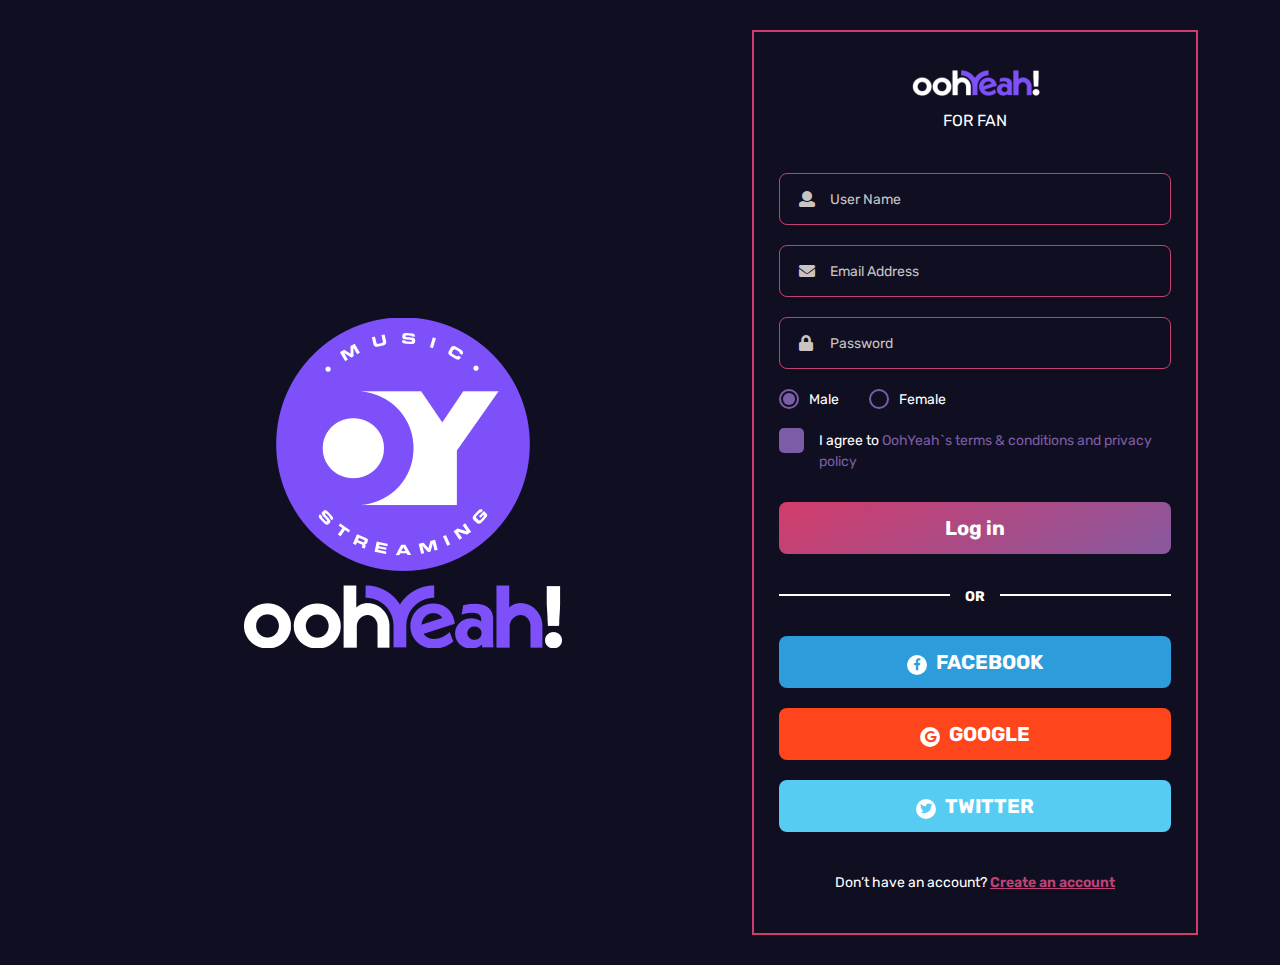
==== login-fan.html @ 44164adb "first commit" ====
<!DOCTYPE html>
<html lang="en-US">
  <head>
    <meta charset="UTF-8" />
    <meta name="viewport" content="width=device-width, initial-scale=1.0" />
    <title>Home</title>
    <link rel="stylesheet" href="assets/plugin/css/bootstrap.min.css" />
    <link rel="stylesheet" href="fonts/font-awesome/css/all.min.css" />
    <link rel="stylesheet" href="assets/plugin/css/slick.css" />
    <link rel="stylesheet" href="assets/css/header.css" />
    <link rel="stylesheet" href="assets/css/login.css" />

    <link href="https://fonts.googleapis.com/css2?family=Inter:wght@300;400;500;600;700;800;900&family=Rubik:ital,wght@0,300;0,400;0,500;0,600;0,700;0,800;0,900;1,300;1,400;1,500;1,600&display=swap" rel="stylesheet">
  </head>
  <body class="login-page">
  
    <div class="site-wrapper">
      <div class="login-area">
          <div class="container">
              <div class="row align-items-center">
                  <div class="col-lg-7">
                      <div class="login-logo text-center">
                          <img src="assets/images/about-img.png" alt="" class="img-fluid">
                          
                      </div>
                  </div>
                  <div class="col-lg-5">
                      <div class="login-form-wrap">
                          <div class="login-head text-center">
                              <img src="assets/images/Logo.png" alt="" class="img-fluid">
                              <p>FOR FAN</p>
                          </div>
                          <div class="login-form-area">
                            <div class="form-field">
                                <input type="text" name="name" class="form-control" placeholder="User Name">
                                <i class="fas fa-user"></i>
                            </div>
                              <div class="form-field">
                                  <input type="email" name="email" class="form-control" placeholder="Email Address">
                                  <i class="fas fa-envelope"></i>
                              </div>
                              <div class="form-field">
                                    <input type="password" name="password" class="form-control" placeholder="Password">
                                    <i class="fas fa-lock"></i>
                                </div>
                                <div class="form-radio-field d-flex">
                                    <label for="male">
                                        <input type="radio" name="gender" id="male" checked>
                                        Male
                                        <span></span>
                                    </label>
                                    <label for="female">
                                        <input type="radio" name="gender" id="female">
                                        Female
                                        <span></span>
                                    </label>
                                </div>
                                
                                <div class="form-bottom-field">
                                    <div class="remember-area">
                                        <label for="remember">
                                            <input type="checkbox" name="remember" id="remember">
                                            <span></span>
                                            I agree to <a href="#"> OohYeah`s terms & conditions and privacy policy</a> 
                                        </label>
                                    </div>
                                </div>
                                <div class="form-field">
                                    <button type="submit" class="form-submit-btn">Log in</button>
                                </div>
                          </div>
                          <div class="login-outer-wrap">
                              <div class="login-devider">
                                  <span>OR</span>
                              </div>
                              <div class="login-outer-btns">
                                  <button class="api-login-btn fb-login"><i class="fab fa-facebook-f"></i> Facebook</button>
                                  <button class="api-login-btn google-login"><i class="fab fa-google"></i> Google</button>
                                  <button class="api-login-btn twitter-login"><i class="fab fa-twitter"></i> Twitter</button>
                              </div>
                              <div class="login-outer-footer">
                                  <p class="singup-link">Don’t have an account? <a href="#">Create an account</a> </p>
                              </div>
                          </div>
                      </div>
                  </div>
              </div>
          </div>
      </div>
      



    </div>




    <script src="assets/js/jquery.js"></script>
    <script src="assets/js/bootstrap.min.js"></script>
    <script src="assets/js/slick.min.js"></script>
    <script src="assets/js/main.js"></script>
  </body>
</html>
---- assets/css/header.css ----
/* common css */

* {
    margin: 0;
    padding: 0;
  }
  body {
    font-family: 'Rubik','Inter', sans-serif;
    -webkit-transition: all 0.3s ease;
    transition: all 0.3s ease;
    overflow-x: hidden;
  }
  .fix {
    overflow: hidden;
  }

  .btn-primery{
    padding: 20px 33px;
    background: linear-gradient(90.43deg, #DC3863 9.34%, #755FAC 102.52%);
    border-radius: 60px;
    display: inline-block;
    font-size: 18px;
    color: #fff;
    transition: 0.4s;
    text-decoration: none;
  }

  .section-head{
    text-align: center;
    margin-bottom: 60px;
  }

  .section-title{
    font-size: 32px;
    font-weight: 700;
    line-height: 1.33;
    background: linear-gradient(90.04deg, #8559A1 10.2%, #DC3863 94.22%);
    -webkit-background-clip: text;
    background-clip: text;
    -webkit-text-fill-color: transparent;
    text-fill-color: transparent;
    margin-bottom: 20px;
    padding: 0;
    letter-spacing: 0.06em;
    
  }


  .btn-primery:hover{
    background: linear-gradient(90.43deg, #755FAC 9.34%, #DC3863 102.52%);
    color: #fff;
  }
  
  input:focus, button:focus{
    outline: none;
    border: 1px solid #5e0000;
  }

  h1,h2,h3,h4,h5,h6{
    font-family: 'Rubik';
  }



  /* header css */

  .home-page{
    background: #000;
    color: #fff;
  }
  
  ul.main-menu {
    display: -webkit-box;
    display: -ms-flexbox;
    display: flex;
    list-style: none;
    margin: 0;
    -ms-flex-wrap: wrap;
    flex-wrap: wrap;
    align-items: center;
  }
  
  ul.main-menu li a {
    display: block;
    text-decoration: none;
    font-size: 14px;
    line-height: 1.33;
    margin-left: 45px;
    position: relative;
    color: #fff;
    font-family: 'Inter';
    padding: 5px;
  }

  ul.main-menu li a.btn-primery{
    padding: 20px 33px;
  }

  ul.main-menu li a.btn-primery::before{
    display: none;
  }

  ul.main-menu li a::before{
    content: '';
    display: block;
    width: 50%;
    height: 1px;
    background: linear-gradient(90deg, #E8335A 11.46%, #7260AD 100%);
    border-radius: 10px;
    position: absolute;
    left: 50%;
    bottom: 0;
    transform: translateX(-50%) scale(0);
    transition: 0.3s;
  }

  ul.main-menu li a:hover::before, ul.main-menu li.current-item a::before{
    transform: translateX(-50%) scale(1);
  }
  
  header.header {
    padding: 30px 0;
    box-shadow: 4px 0 20px rgba(0,0,0, 0.08);
    -webkit-transition: 0.3s;
    -ms-transition: 0.3s;
    transition: 0.3s;
    position: absolute;
    left: 0;
    right: 0;
    z-index: 9999999;
  }
  
  .header-wrap {
    display: flex;
    justify-content: space-between;
    align-items: center;
  }
  
  .menu-toggle {
    display: none;
  }
  
  a.logo-link {
    text-decoration: none;
    font-size: 32px;
    font-weight: 700;
    color: #19bf24;
  }
  
  


  /* responsive */
  
@media (max-width:991px){
    .menu-toggle{
      display: block;
    }
  
    .menu-toggle i{
      cursor: pointer;
      color: #D23C6A;
      font-size: 26px;
    }
  
    ul.main-menu {
        display: block;
        position: absolute;
        width: 40%;
        left: -40%;
        background: #100F22;
        padding: 30px 0;
        z-index: 999;
        overflow: hidden;
        top: 100px;
        -webkit-transition: 0.4s;
        -o-transition: 0.4s;
        transition: 0.4s;
    }
  
    ul.main-menu.active-menu{
      left: 0;
    }
  
    ul.main-menu li a {
        text-align: center;
        color: #fff;
        margin: 15px 0;
    }
    
  }
  
  @media (max-width:767px){
    ul.main-menu {
        width: 60%;
        left: -60%;
    }

    br{
      display: none;
    }
  }
  
  @media (max-width:486px){
    ul.main-menu {
      width: 80%;
      left: -80%;
    }

    .section-title{
      font-size: 24px;
    }

    p{
      font-size: 14px;
    }
  }
---- assets/css/login.css ----
.login-page{
    background: #100F22;
}

.login-area{
    padding: 30px 0;
}

.login-form-wrap{
    width: 446px;
    border: 2px solid #D03D6C;
    margin-left: auto;
    padding: 25px;
}

.login-head{
    margin-bottom: 40px;
}

.form-field{
    margin-bottom: 20px;
    position: relative;
}

.form-field input.form-control{
    height: 52px;
    border: 1px solid #C34174;
    background: transparent;
    border-radius: 8px;
    font-size: 14px;
    color: #C8C4C4;
    padding-left: 50px;
}

.form-field input.form-control::placeholder{
    font-size: 14px;
    color: #C8C4C4;
}

.form-field input.form-control:focus{
    box-shadow: none;
}

.form-field i{
    position: absolute;
    top: 50%;
    transform: translateY(-50%);
    left: 20px;
    color: #C8C4C4;
}


.remember-area{
    position: relative;
}


.remember-area input{
    position: absolute;
    left: -1000000px;
}

.remember-area label{
    display: block;
    margin-left: 40px;
    color: #fff;
    font-size: 14px;
}

.remember-area label a{
    color: #7D5CA6;
    text-decoration: none;
}

.remember-area span{
    display: inline-block;
    width: 25px;
    height: 25px;
    background: #7D5CA6;
    position: absolute;
    left: 0;
    top: -2px;
    border-radius: 5px;
}

.remember-area span::before{
    content: "";
    position: absolute;
    left: 9px;
    top: 5px;
    width: 7px;
    height: 12px;
    border: solid white;
    border-width: 0 3px 3px 0;
    -webkit-transform: rotate(45deg);
    -ms-transform: rotate(45deg);
    transform: rotate(45deg);
    display: none;
}

.form-bottom-field{
    margin-bottom: 30px;
}

.remember-area input:checked ~ span::before{
    display: block;
}

a.forgot-link{
    font-size: 14px;
    color: #fff;
    text-decoration: none;
}

.form-submit-btn{
    display: block;
    width: 100%;
    background: linear-gradient(149.14deg, #DC3863 -14.46%, #7D5CA6 114.32%);
    height: 52px;
    border: 0 none;
    border-radius: 8px;
    font-size: 20px;
    font-weight: 700;
    color: #fff;
    transition: 0.3s;
}

.form-submit-btn:hover{
    background: linear-gradient(149.14deg, #7D5CA6 -14.46%, #DC3863 114.32%);
}

.login-devider{
    margin: 40px 0 40px;
    border-top: 2px solid #fff;
    position: relative;
}

.login-devider span{
    color: #fff;
    display: block;
    width: 50px;
    background: #100F22;
    position: absolute;
    left: 50%;
    transform: translateX(-50%);
    text-align: center;
    top: -10px;
    font-weight: 700;
    font-size: 14px;
}

.api-login-btn{
    display: block;
    width: 100%;
    height: 52px;
    border-radius: 8px;
    margin-bottom: 20px;
    border: 0 none;
    background: #2D9CDB;
    font-size: 20px;
    font-weight: 700;
    color: #fff;
    text-transform: uppercase;
}

.api-login-btn i {
    display: inline-block;
    width: 20px;
    height: 20px;
    background: #fff;
    font-size: 12px;
    line-height: 20px;
    text-align: center;
    border-radius: 50%;
    color: #2D9CDB;
    margin-right: 5px;
}

.google-login{
    background: #FF451C;
}

.api-login-btn.google-login i{
    color: #FF451C;
}


.twitter-login{
    background: #56CCF2;
}

.api-login-btn.twitter-login i{
    color: #56CCF2;
}

p.singup-link{
    color: #fff;
    text-align: center;
    font-size: 14px;
    margin: 40px 0 15px;
}

p.singup-link a{
    display: inline-block;
    font-weight: 600;
    color: #C04276;
}

.form-radio-field{
    margin-bottom: 20px;
    position: relative;
}

.form-radio-field input{
    position: absolute;
    left: -10000000px;
}

.form-radio-field label{
    display: block;
    padding-left: 30px;
    color: #fff;
    font-size: 14px;
    position: relative;
    margin-right: 30px;
    cursor: pointer;
}

.form-radio-field span{
    display: block;
    width: 20px;
    height: 20px;
    border-radius: 50%;
    border: 2px solid #7D5CA6;
    position: absolute;
    top: 0;
    left: 0;
}


.form-radio-field span::before{
    content: '';
    display: block;
    position: absolute;
    top: 50%;
    left: 50%;
    transform: translate(-50%, -50%);
    width: 12px;
    height: 12px;
    background: #7D5CA6;
    border-radius: 50%;
    display: none;
}

.form-radio-field input:checked ~ span::before{
    display: block;
}

.login-head p{
    color: #fff;
}


@media (max-width: 991px){
    .login-logo{
        margin-bottom: 50px;
    }

    .login-form-wrap{
        margin: 0 auto;
    }
}

@media (max-width: 486px){
    .login-form-wrap{
        width: 100%;
    }

    .form-bottom-field{
        display: block !important;
    }

    .forgot-link{
        margin-top: 20px;
        display: block;
    }
}
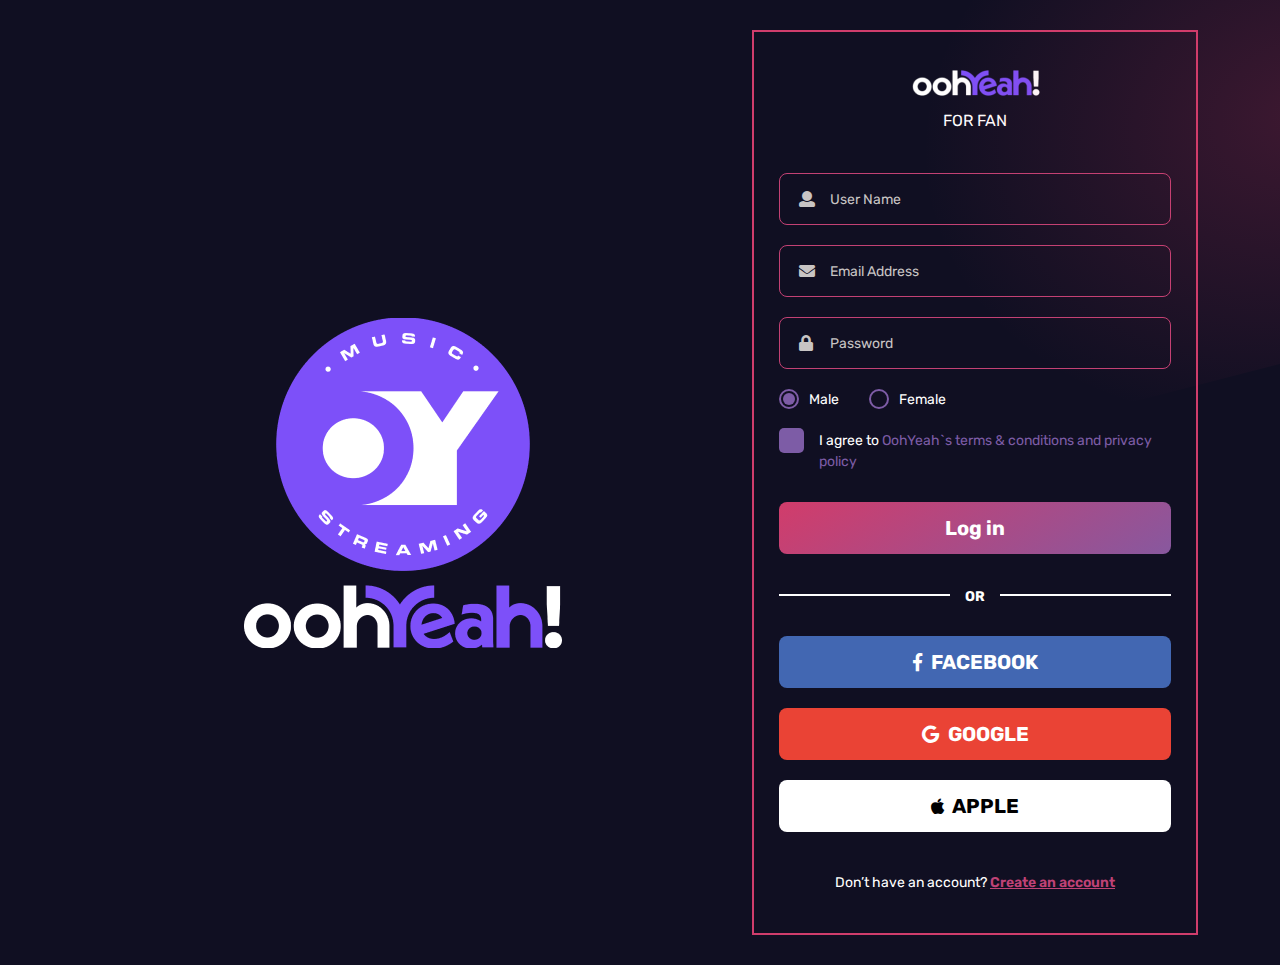
==== commit 7efc1762: "two pages updated" ====
--- a/login-fan.html
+++ b/login-fan.html
@@ -76,7 +76,7 @@
                               <div class="login-outer-btns">
                                   <button class="api-login-btn fb-login"><i class="fab fa-facebook-f"></i> Facebook</button>
                                   <button class="api-login-btn google-login"><i class="fab fa-google"></i> Google</button>
-                                  <button class="api-login-btn twitter-login"><i class="fab fa-twitter"></i> Twitter</button>
+                                  <button class="api-login-btn apple-login"><i class="fab fa-apple"></i> Apple</button>
                               </div>
                               <div class="login-outer-footer">
                                   <p class="singup-link">Don’t have an account? <a href="#">Create an account</a> </p>
--- a/assets/css/login.css
+++ b/assets/css/login.css
@@ -1,9 +1,27 @@
 .login-page{
     background: #100F22;
-}
+    position: relative;
+}
+
+
 
 .login-area{
     padding: 30px 0;
+    position: relative;
+}
+
+.login-area::after{
+    content: '';
+    display: block;
+    position: absolute;
+    width: 659px;
+    height: 538px;
+    right: -200px;
+    top: -150px;
+    background: radial-gradient(58.48% 56.31% at 72.66% 43.69%, rgba(220, 56, 99, 0.22) 0%, rgba(125, 92, 166, 0) 100%) ;
+    border-radius: 250.5px;
+    transform: matrix(0.97, -0.25, -0.25, -0.97, 0, 0);
+    z-index: 99;
 }
 
 .login-form-wrap{
@@ -156,7 +174,7 @@
     border-radius: 8px;
     margin-bottom: 20px;
     border: 0 none;
-    background: #2D9CDB;
+    background: #4267B2;
     font-size: 20px;
     font-weight: 700;
     color: #fff;
@@ -165,32 +183,32 @@
 
 .api-login-btn i {
     display: inline-block;
-    width: 20px;
-    height: 20px;
-    background: #fff;
-    font-size: 12px;
-    line-height: 20px;
+    font-size: 18px;
     text-align: center;
     border-radius: 50%;
-    color: #2D9CDB;
+    color: #fff;
     margin-right: 5px;
 }
 
 .google-login{
-    background: #FF451C;
+    background: #EA4335;
 }
 
 .api-login-btn.google-login i{
-    color: #FF451C;
-}
-
-
-.twitter-login{
-    background: #56CCF2;
-}
-
-.api-login-btn.twitter-login i{
-    color: #56CCF2;
+    color: #fff;
+}
+
+
+.apple-login{
+    background: #fff;
+}
+
+.api-login-btn.apple-login i{
+    color: #000;
+}
+
+.api-login-btn.apple-login{
+    color: #000;
 }
 
 p.singup-link{
